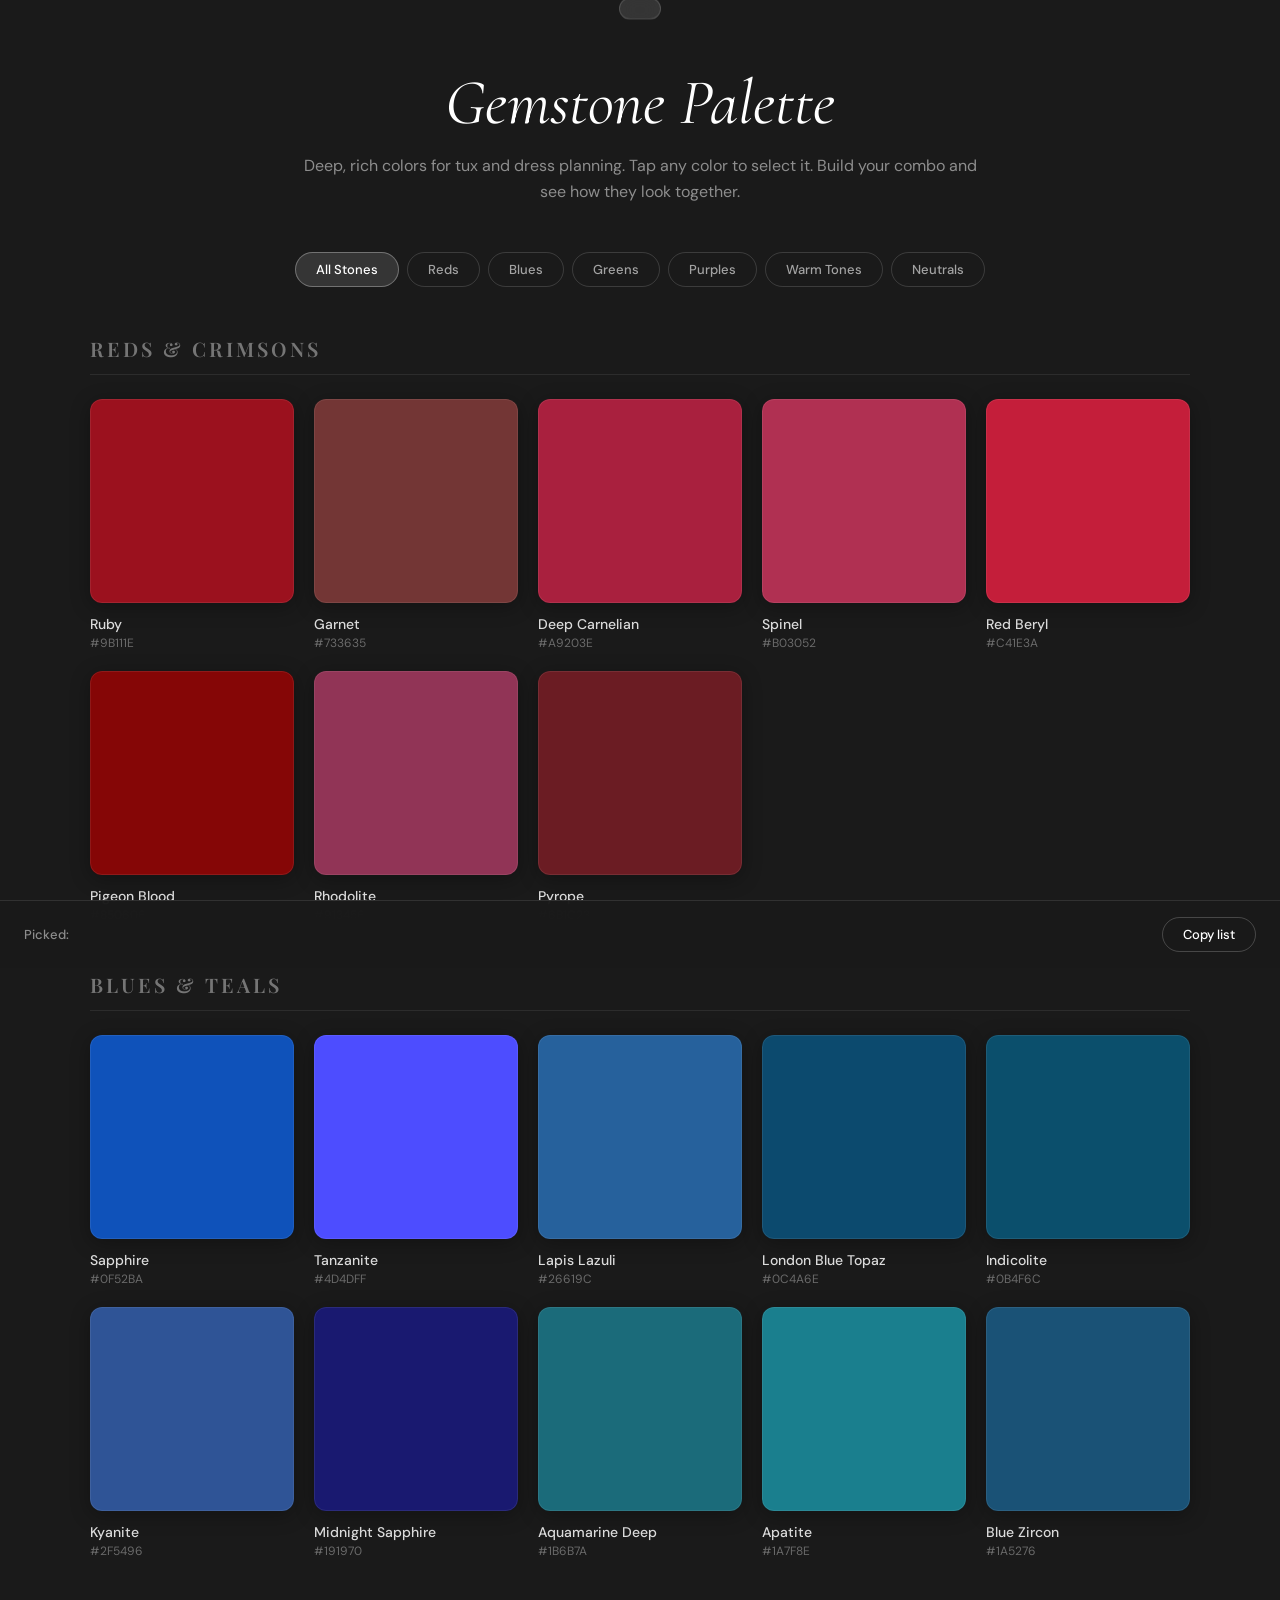
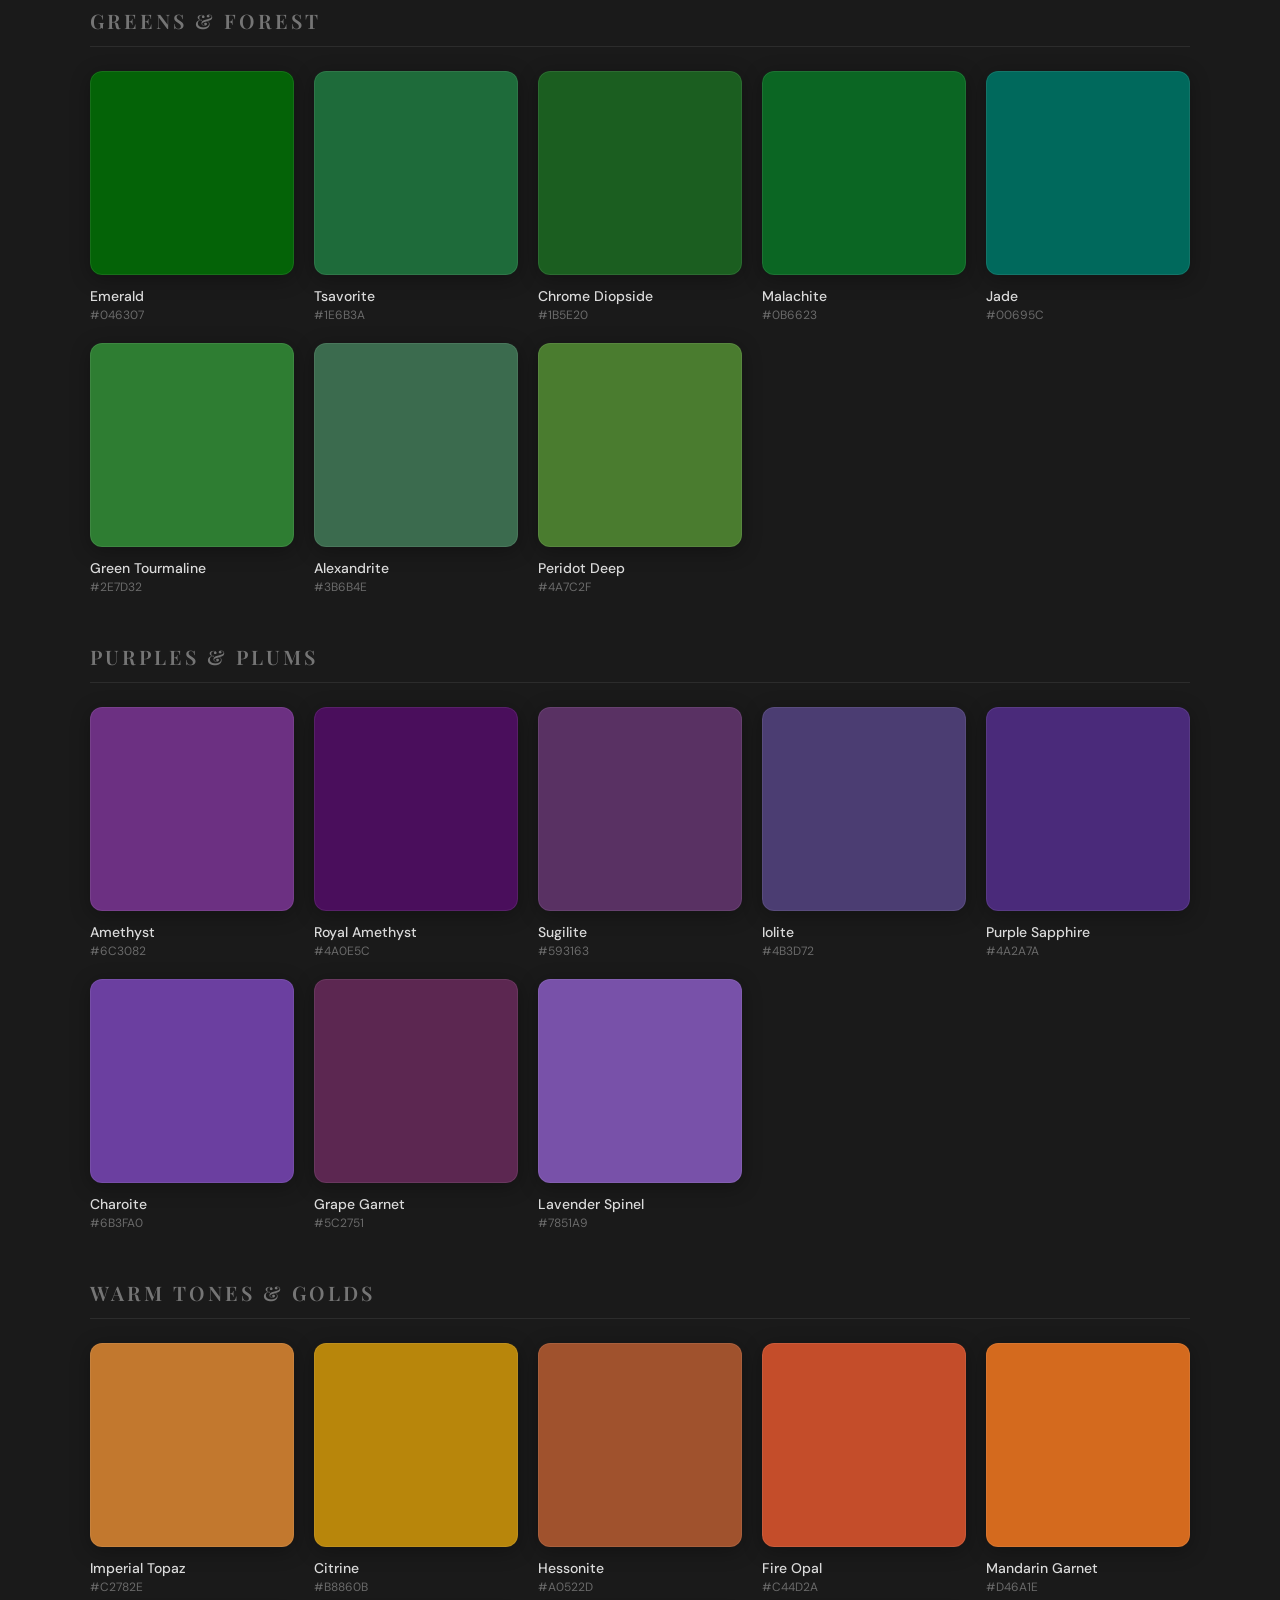
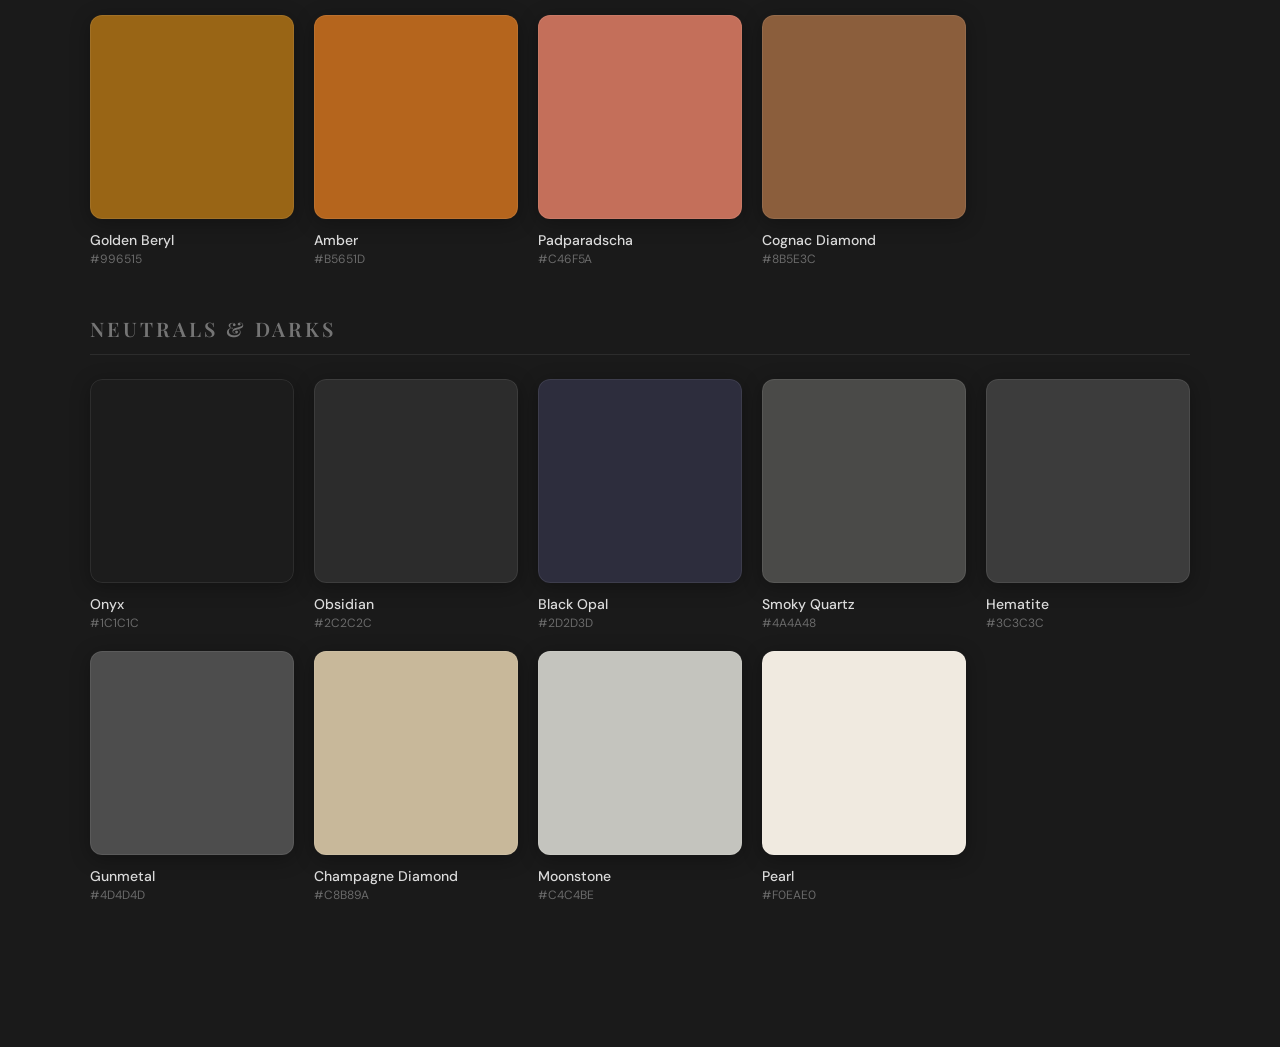
==== gemstone.html @ e59c4475 "feat: add standalone gemstone color palette page Separate page for browsing deep gemstone colors for" ====
<!DOCTYPE html>
<html lang="en">
<head>
  <meta charset="UTF-8">
  <meta name="viewport" content="width=device-width, initial-scale=1.0">
  <title>Gemstone Color Palette | Wedding Planning</title>
  <link rel="preconnect" href="https://fonts.googleapis.com">
  <link rel="preconnect" href="https://fonts.gstatic.com" crossorigin>
  <link href="https://fonts.googleapis.com/css2?family=Playfair+Display:wght@400;600;700&family=Cormorant+Garamond:ital,wght@0,400;0,500;1,400;1,500;1,600&family=DM+Sans:wght@300;400;500;600&display=swap" rel="stylesheet">
  <style>
    *, *::before, *::after { box-sizing: border-box; margin: 0; padding: 0; }

    body {
      font-family: 'DM Sans', system-ui, sans-serif;
      background: #1a1a1a;
      color: #f5f0ea;
      min-height: 100vh;
      padding: 3rem 1.5rem 6rem;
    }

    .header {
      text-align: center;
      max-width: 680px;
      margin: 0 auto 3rem;
    }

    .header h1 {
      font-family: 'Cormorant Garamond', Georgia, serif;
      font-style: italic;
      font-weight: 400;
      font-size: 3rem;
      color: #fff;
      margin-bottom: 0.75rem;
    }

    .header p {
      font-size: 1rem;
      color: rgba(255, 255, 255, 0.5);
      line-height: 1.6;
    }

    .filter-bar {
      display: flex;
      flex-wrap: wrap;
      justify-content: center;
      gap: 0.5rem;
      max-width: 800px;
      margin: 0 auto 3rem;
    }

    .filter-btn {
      font-family: 'DM Sans', system-ui, sans-serif;
      font-size: 0.8125rem;
      font-weight: 500;
      padding: 0.5rem 1.25rem;
      border-radius: 999px;
      border: 1px solid rgba(255, 255, 255, 0.15);
      background: transparent;
      color: rgba(255, 255, 255, 0.6);
      cursor: pointer;
      transition: all 0.3s cubic-bezier(0.16, 1, 0.3, 1);
    }

    .filter-btn:hover {
      border-color: rgba(255, 255, 255, 0.35);
      color: #fff;
    }

    .filter-btn:focus-visible {
      outline: 2px solid #fff;
      outline-offset: 2px;
    }

    .filter-btn--active {
      background: rgba(255, 255, 255, 0.12);
      border-color: rgba(255, 255, 255, 0.3);
      color: #fff;
    }

    .palette-group {
      max-width: 1100px;
      margin: 0 auto 3rem;
    }

    .palette-group__title {
      font-family: 'Playfair Display', Georgia, serif;
      font-size: 1.25rem;
      font-weight: 600;
      color: rgba(255, 255, 255, 0.4);
      text-transform: uppercase;
      letter-spacing: 0.15em;
      margin-bottom: 1.5rem;
      padding-bottom: 0.75rem;
      border-bottom: 1px solid rgba(255, 255, 255, 0.08);
    }

    .palette-grid {
      display: grid;
      grid-template-columns: repeat(auto-fill, minmax(160px, 1fr));
      gap: 1.25rem;
    }

    .swatch {
      cursor: pointer;
      border: none;
      background: none;
      text-align: left;
      transition: transform 0.3s cubic-bezier(0.16, 1, 0.3, 1);
    }

    .swatch:hover {
      transform: translateY(-4px);
    }

    .swatch:focus-visible {
      outline: 2px solid #fff;
      outline-offset: 4px;
      border-radius: 12px;
    }

    .swatch__color {
      width: 100%;
      aspect-ratio: 1;
      border-radius: 12px;
      margin-bottom: 0.75rem;
      position: relative;
      overflow: hidden;
      box-shadow: 0 4px 20px rgba(0, 0, 0, 0.3);
    }

    .swatch__color::after {
      content: '';
      position: absolute;
      inset: 0;
      border-radius: 12px;
      border: 1px solid rgba(255, 255, 255, 0.08);
      pointer-events: none;
    }

    .swatch__name {
      font-family: 'DM Sans', system-ui, sans-serif;
      font-size: 0.875rem;
      font-weight: 500;
      color: rgba(255, 255, 255, 0.85);
      display: block;
      margin-bottom: 0.125rem;
    }

    .swatch__hex {
      font-family: 'DM Sans', system-ui, sans-serif;
      font-size: 0.75rem;
      color: rgba(255, 255, 255, 0.35);
      text-transform: uppercase;
      display: block;
    }

    .swatch--selected .swatch__color::before {
      content: '';
      position: absolute;
      inset: 6px;
      border: 2px solid #fff;
      border-radius: 8px;
      pointer-events: none;
      z-index: 1;
    }

    .picked-bar {
      position: fixed;
      bottom: 0;
      left: 0;
      right: 0;
      background: rgba(26, 26, 26, 0.95);
      backdrop-filter: blur(12px);
      border-top: 1px solid rgba(255, 255, 255, 0.1);
      padding: 1rem 1.5rem;
      display: flex;
      align-items: center;
      gap: 1rem;
      transform: translateY(100%);
      transition: transform 0.4s cubic-bezier(0.16, 1, 0.3, 1);
      z-index: 100;
    }

    .picked-bar--visible {
      transform: translateY(0);
    }

    .picked-bar__label {
      font-size: 0.8125rem;
      font-weight: 500;
      color: rgba(255, 255, 255, 0.5);
      white-space: nowrap;
    }

    .picked-bar__colors {
      display: flex;
      gap: 0.5rem;
      flex-wrap: wrap;
      flex: 1;
    }

    .picked-bar__chip {
      display: flex;
      align-items: center;
      gap: 0.375rem;
      background: rgba(255, 255, 255, 0.08);
      border-radius: 999px;
      padding: 0.25rem 0.75rem 0.25rem 0.25rem;
      border: none;
      cursor: pointer;
      transition: background 0.2s;
    }

    .picked-bar__chip:hover {
      background: rgba(255, 255, 255, 0.15);
    }

    .picked-bar__chip:focus-visible {
      outline: 2px solid #fff;
      outline-offset: 2px;
    }

    .picked-bar__chip-dot {
      width: 20px;
      height: 20px;
      border-radius: 50%;
      flex-shrink: 0;
    }

    .picked-bar__chip-name {
      font-family: 'DM Sans', system-ui, sans-serif;
      font-size: 0.75rem;
      color: rgba(255, 255, 255, 0.7);
    }

    .picked-bar__chip-x {
      font-size: 0.625rem;
      color: rgba(255, 255, 255, 0.3);
      margin-left: 0.25rem;
    }

    .picked-bar__copy {
      font-family: 'DM Sans', system-ui, sans-serif;
      font-size: 0.8125rem;
      font-weight: 500;
      padding: 0.5rem 1.25rem;
      border-radius: 999px;
      border: 1px solid rgba(255, 255, 255, 0.2);
      background: transparent;
      color: #fff;
      cursor: pointer;
      white-space: nowrap;
      transition: all 0.2s;
    }

    .picked-bar__copy:hover {
      background: rgba(255, 255, 255, 0.1);
    }

    .picked-bar__copy:focus-visible {
      outline: 2px solid #fff;
      outline-offset: 2px;
    }

    .toast {
      position: fixed;
      top: 1.5rem;
      left: 50%;
      transform: translateX(-50%) translateY(-120%);
      background: rgba(255, 255, 255, 0.12);
      backdrop-filter: blur(12px);
      color: #fff;
      font-size: 0.8125rem;
      padding: 0.625rem 1.25rem;
      border-radius: 999px;
      border: 1px solid rgba(255, 255, 255, 0.15);
      pointer-events: none;
      transition: transform 0.4s cubic-bezier(0.16, 1, 0.3, 1);
      z-index: 200;
    }

    .toast--visible {
      transform: translateX(-50%) translateY(0);
    }

    .combo-preview {
      max-width: 1100px;
      margin: 0 auto 3rem;
      display: none;
    }

    .combo-preview--visible {
      display: block;
    }

    .combo-preview__title {
      font-family: 'Playfair Display', Georgia, serif;
      font-size: 1.25rem;
      font-weight: 600;
      color: rgba(255, 255, 255, 0.4);
      text-transform: uppercase;
      letter-spacing: 0.15em;
      margin-bottom: 1.5rem;
      padding-bottom: 0.75rem;
      border-bottom: 1px solid rgba(255, 255, 255, 0.08);
    }

    .combo-preview__strip {
      display: flex;
      height: 120px;
      border-radius: 12px;
      overflow: hidden;
      box-shadow: 0 4px 20px rgba(0, 0, 0, 0.3);
    }

    .combo-preview__band {
      flex: 1;
      display: flex;
      align-items: flex-end;
      justify-content: center;
      padding-bottom: 0.75rem;
    }

    .combo-preview__band-label {
      font-size: 0.6875rem;
      font-weight: 500;
      padding: 0.25rem 0.625rem;
      border-radius: 999px;
      background: rgba(0, 0, 0, 0.35);
      color: rgba(255, 255, 255, 0.8);
      backdrop-filter: blur(4px);
    }

    @media (min-width: 768px) {
      body { padding: 4rem 3rem 6rem; }
      .header h1 { font-size: 4rem; }
      .palette-grid { grid-template-columns: repeat(auto-fill, minmax(180px, 1fr)); }
      .combo-preview__strip { height: 160px; }
    }
  </style>
</head>
<body>

  <div class="header">
    <h1>Gemstone Palette</h1>
    <p>Deep, rich colors for tux and dress planning. Tap any color to select it. Build your combo and see how they look together.</p>
  </div>

  <div class="filter-bar" role="toolbar" aria-label="Filter by color family">
    <button class="filter-btn filter-btn--active" data-filter="all">All Stones</button>
    <button class="filter-btn" data-filter="red">Reds</button>
    <button class="filter-btn" data-filter="blue">Blues</button>
    <button class="filter-btn" data-filter="green">Greens</button>
    <button class="filter-btn" data-filter="purple">Purples</button>
    <button class="filter-btn" data-filter="warm">Warm Tones</button>
    <button class="filter-btn" data-filter="neutral">Neutrals</button>
  </div>

  <div class="combo-preview" id="comboPreview">
    <h2 class="combo-preview__title">Your Combo</h2>
    <div class="combo-preview__strip" id="comboStrip"></div>
  </div>

  <div id="paletteContainer"></div>

  <div class="picked-bar" id="pickedBar">
    <span class="picked-bar__label">Picked:</span>
    <div class="picked-bar__colors" id="pickedColors"></div>
    <button class="picked-bar__copy" id="copyBtn">Copy list</button>
  </div>

  <div class="toast" id="toast"></div>

  <script>
    const GEMSTONES = [
      { category: 'red', group: 'Reds & Crimsons', stones: [
        { name: 'Ruby', hex: '#9B111E' },
        { name: 'Garnet', hex: '#733635' },
        { name: 'Deep Carnelian', hex: '#A9203E' },
        { name: 'Spinel', hex: '#B03052' },
        { name: 'Red Beryl', hex: '#C41E3A' },
        { name: 'Pigeon Blood', hex: '#850606' },
        { name: 'Rhodolite', hex: '#913456' },
        { name: 'Pyrope', hex: '#6B1C23' },
      ]},
      { category: 'blue', group: 'Blues & Teals', stones: [
        { name: 'Sapphire', hex: '#0F52BA' },
        { name: 'Tanzanite', hex: '#4D4DFF' },
        { name: 'Lapis Lazuli', hex: '#26619C' },
        { name: 'London Blue Topaz', hex: '#0C4A6E' },
        { name: 'Indicolite', hex: '#0B4F6C' },
        { name: 'Kyanite', hex: '#2F5496' },
        { name: 'Midnight Sapphire', hex: '#191970' },
        { name: 'Aquamarine Deep', hex: '#1B6B7A' },
        { name: 'Apatite', hex: '#1A7F8E' },
        { name: 'Blue Zircon', hex: '#1A5276' },
      ]},
      { category: 'green', group: 'Greens & Forest', stones: [
        { name: 'Emerald', hex: '#046307' },
        { name: 'Tsavorite', hex: '#1E6B3A' },
        { name: 'Chrome Diopside', hex: '#1B5E20' },
        { name: 'Malachite', hex: '#0B6623' },
        { name: 'Jade', hex: '#00695C' },
        { name: 'Green Tourmaline', hex: '#2E7D32' },
        { name: 'Alexandrite', hex: '#3B6B4E' },
        { name: 'Peridot Deep', hex: '#4A7C2F' },
      ]},
      { category: 'purple', group: 'Purples & Plums', stones: [
        { name: 'Amethyst', hex: '#6C3082' },
        { name: 'Royal Amethyst', hex: '#4A0E5C' },
        { name: 'Sugilite', hex: '#593163' },
        { name: 'Iolite', hex: '#4B3D72' },
        { name: 'Purple Sapphire', hex: '#4A2A7A' },
        { name: 'Charoite', hex: '#6B3FA0' },
        { name: 'Grape Garnet', hex: '#5C2751' },
        { name: 'Lavender Spinel', hex: '#7851A9' },
      ]},
      { category: 'warm', group: 'Warm Tones & Golds', stones: [
        { name: 'Imperial Topaz', hex: '#C2782E' },
        { name: 'Citrine', hex: '#B8860B' },
        { name: 'Hessonite', hex: '#A0522D' },
        { name: 'Fire Opal', hex: '#C44D2A' },
        { name: 'Mandarin Garnet', hex: '#D46A1E' },
        { name: 'Golden Beryl', hex: '#996515' },
        { name: 'Amber', hex: '#B5651D' },
        { name: 'Padparadscha', hex: '#C46F5A' },
        { name: 'Cognac Diamond', hex: '#8B5E3C' },
      ]},
      { category: 'neutral', group: 'Neutrals & Darks', stones: [
        { name: 'Onyx', hex: '#1C1C1C' },
        { name: 'Obsidian', hex: '#2C2C2C' },
        { name: 'Black Opal', hex: '#2D2D3D' },
        { name: 'Smoky Quartz', hex: '#4A4A48' },
        { name: 'Hematite', hex: '#3C3C3C' },
        { name: 'Gunmetal', hex: '#4D4D4D' },
        { name: 'Champagne Diamond', hex: '#C8B89A' },
        { name: 'Moonstone', hex: '#C4C4BE' },
        { name: 'Pearl', hex: '#F0EAE0' },
      ]},
    ];

    const selected = new Set();
    const container = document.getElementById('paletteContainer');
    const pickedBar = document.getElementById('pickedBar');
    const pickedColors = document.getElementById('pickedColors');
    const comboPreview = document.getElementById('comboPreview');
    const comboStrip = document.getElementById('comboStrip');
    const copyBtn = document.getElementById('copyBtn');
    const toast = document.getElementById('toast');

    function renderPalette(filter) {
      container.innerHTML = '';
      const groups = filter === 'all'
        ? GEMSTONES
        : GEMSTONES.filter(g => g.category === filter);

      groups.forEach(group => {
        const section = document.createElement('div');
        section.className = 'palette-group';
        section.innerHTML = `<h2 class="palette-group__title">${group.group}</h2>`;

        const grid = document.createElement('div');
        grid.className = 'palette-grid';

        group.stones.forEach(stone => {
          const btn = document.createElement('button');
          btn.className = 'swatch' + (selected.has(stone.hex) ? ' swatch--selected' : '');
          btn.innerHTML = `
            <div class="swatch__color" style="background-color: ${stone.hex}"></div>
            <span class="swatch__name">${stone.name}</span>
            <span class="swatch__hex">${stone.hex}</span>
          `;
          btn.addEventListener('click', () => toggleColor(stone));
          grid.appendChild(btn);
        });

        section.appendChild(grid);
        container.appendChild(section);
      });
    }

    function toggleColor(stone) {
      if (selected.has(stone.hex)) {
        selected.delete(stone.hex);
      } else {
        selected.add(stone.hex);
      }
      renderPalette(activeFilter());
      updatePickedBar();
      updateComboPreview();
    }

    function activeFilter() {
      const active = document.querySelector('.filter-btn--active');
      return active ? active.dataset.filter : 'all';
    }

    function allStones() {
      const map = {};
      GEMSTONES.forEach(g => g.stones.forEach(s => { map[s.hex] = s; }));
      return map;
    }

    function updatePickedBar() {
      const stones = allStones();
      if (selected.size === 0) {
        pickedBar.classList.remove('picked-bar--visible');
        return;
      }
      pickedBar.classList.add('picked-bar--visible');
      pickedColors.innerHTML = '';
      selected.forEach(hex => {
        const s = stones[hex];
        if (!s) return;
        const chip = document.createElement('button');
        chip.className = 'picked-bar__chip';
        chip.innerHTML = `
          <span class="picked-bar__chip-dot" style="background: ${hex}"></span>
          <span class="picked-bar__chip-name">${s.name}</span>
          <span class="picked-bar__chip-x">x</span>
        `;
        chip.addEventListener('click', () => toggleColor(s));
        pickedColors.appendChild(chip);
      });
    }

    function updateComboPreview() {
      if (selected.size < 2) {
        comboPreview.classList.remove('combo-preview--visible');
        return;
      }
      comboPreview.classList.add('combo-preview--visible');
      const stones = allStones();
      comboStrip.innerHTML = '';
      selected.forEach(hex => {
        const s = stones[hex];
        if (!s) return;
        const band = document.createElement('div');
        band.className = 'combo-preview__band';
        band.style.backgroundColor = hex;
        band.innerHTML = `<span class="combo-preview__band-label">${s.name}</span>`;
        comboStrip.appendChild(band);
      });
    }

    function showToast(msg) {
      toast.textContent = msg;
      toast.classList.add('toast--visible');
      setTimeout(() => toast.classList.remove('toast--visible'), 2000);
    }

    copyBtn.addEventListener('click', () => {
      const stones = allStones();
      const lines = [];
      selected.forEach(hex => {
        const s = stones[hex];
        if (s) lines.push(`${s.name}: ${hex}`);
      });
      navigator.clipboard.writeText(lines.join('\n')).then(() => {
        showToast('Copied to clipboard');
      });
    });

    document.querySelectorAll('.filter-btn').forEach(btn => {
      btn.addEventListener('click', () => {
        document.querySelector('.filter-btn--active').classList.remove('filter-btn--active');
        btn.classList.add('filter-btn--active');
        renderPalette(btn.dataset.filter);
      });
    });

    renderPalette('all');
  </script>
</body>
</html>
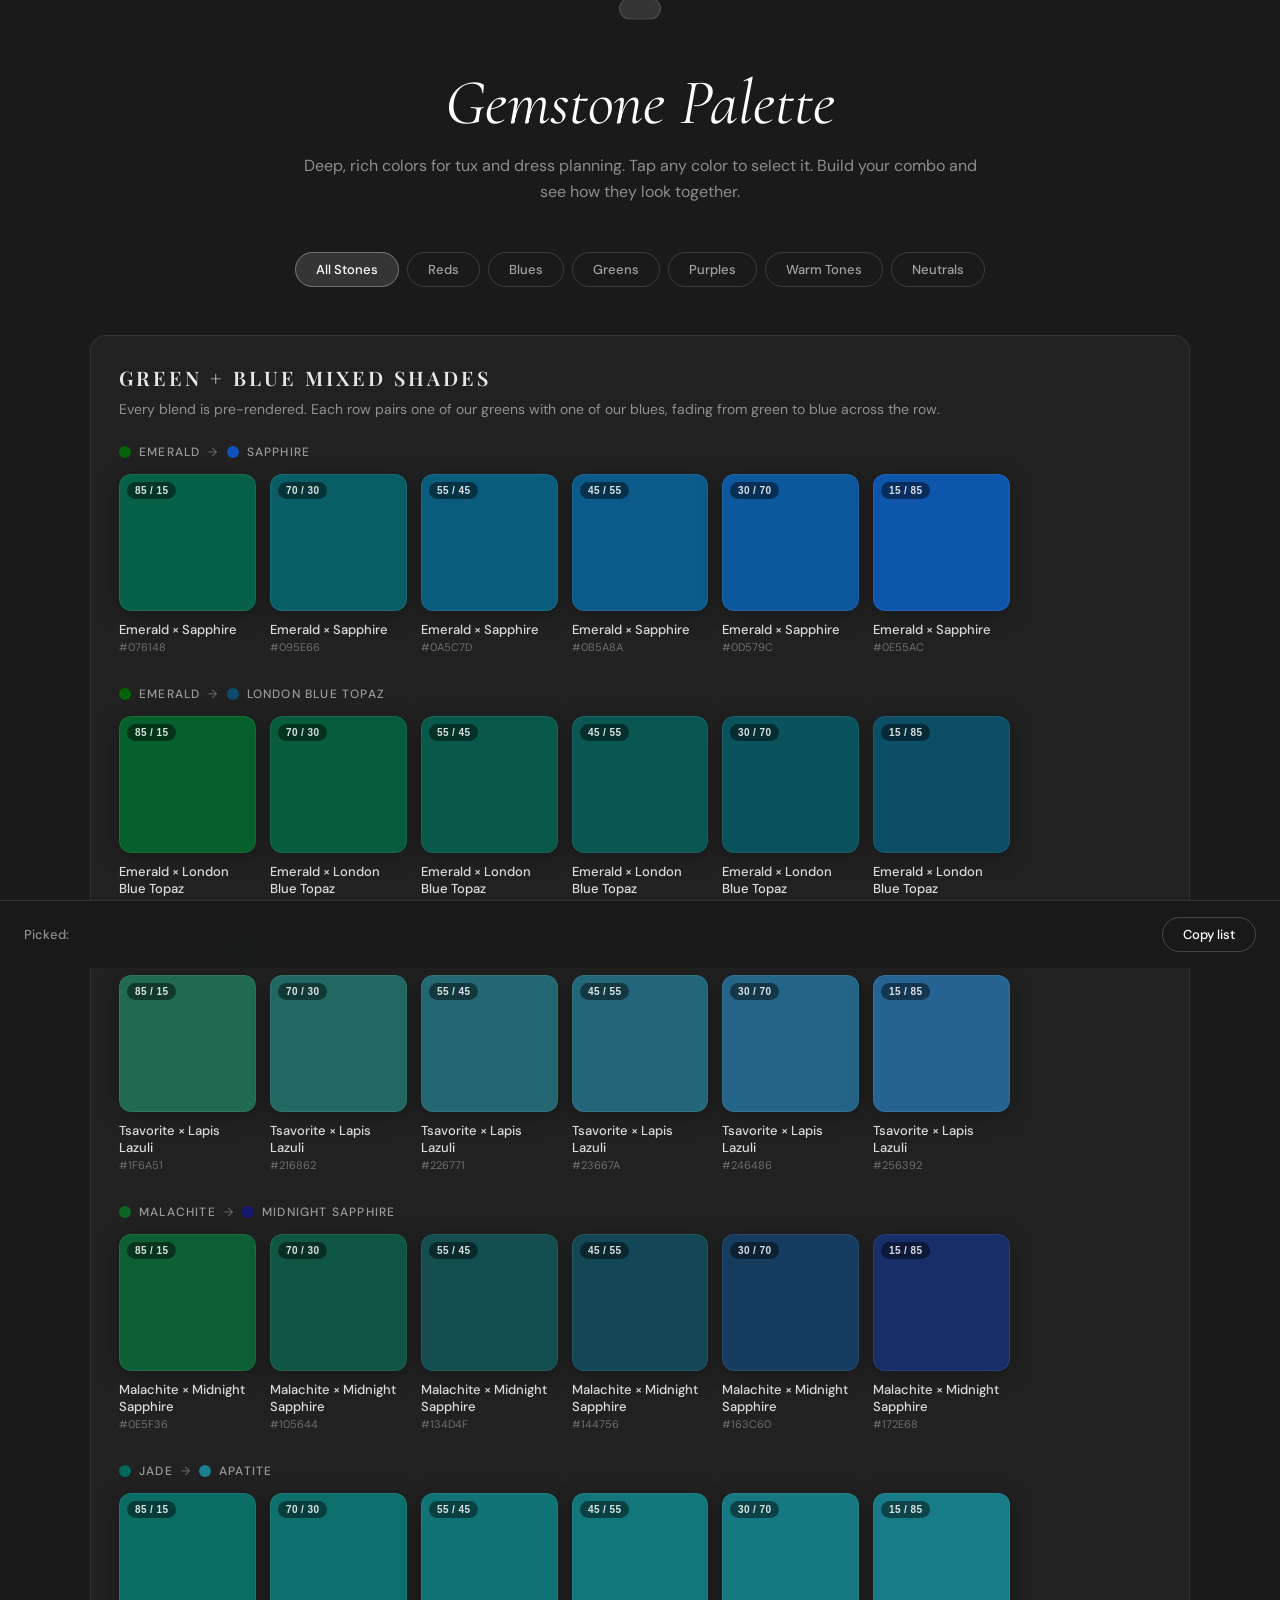
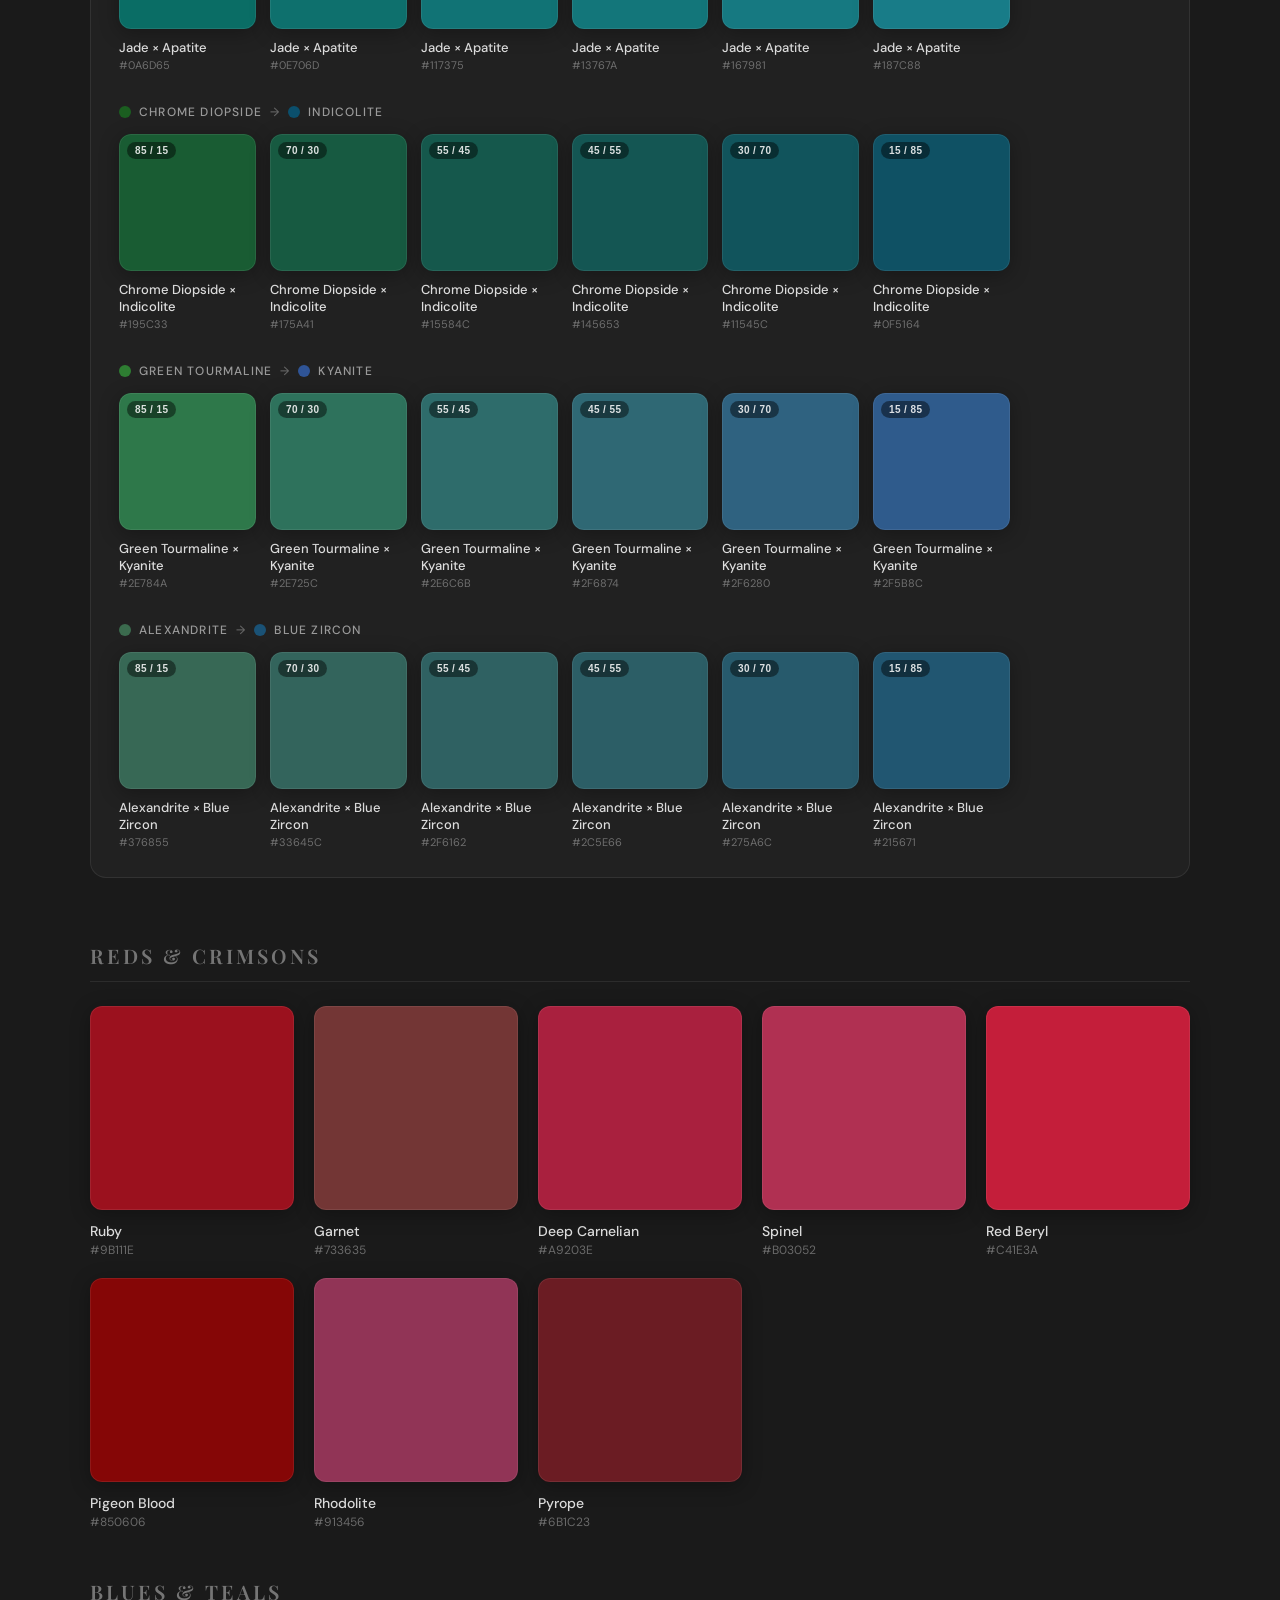
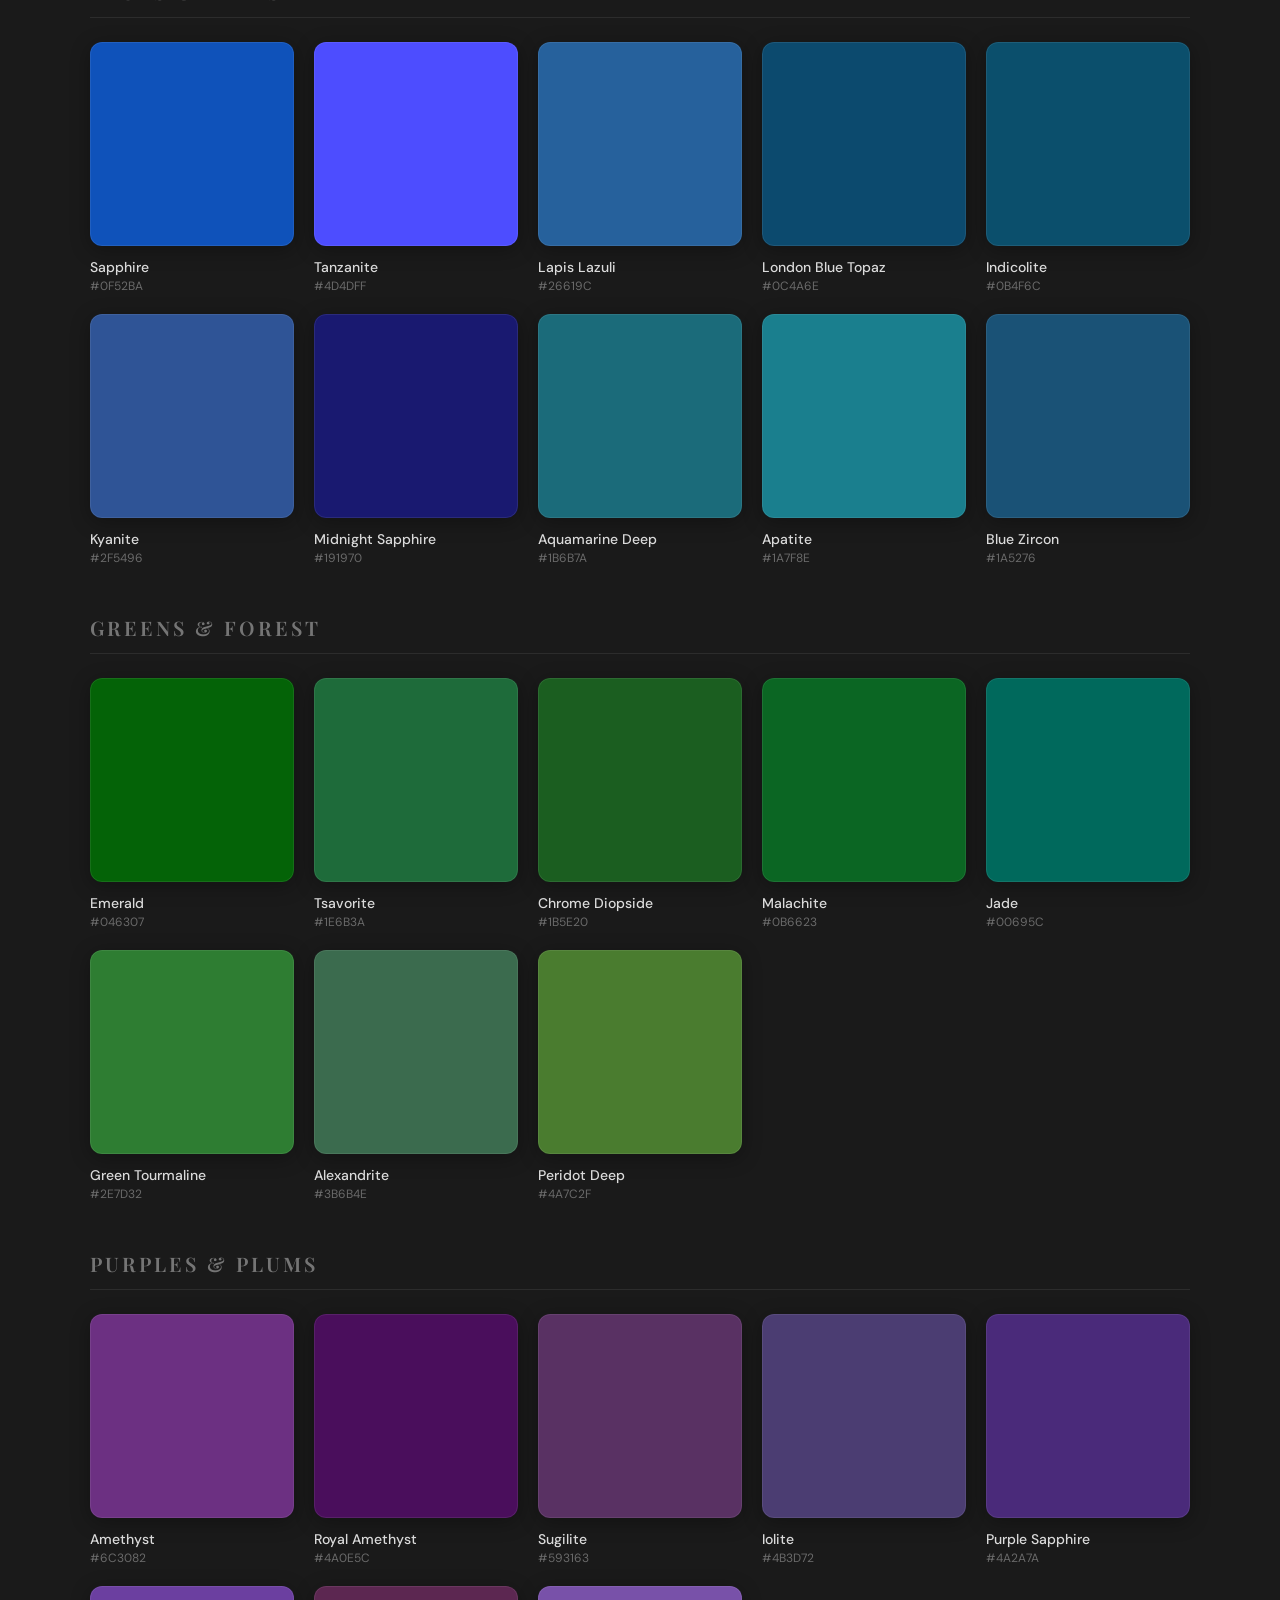
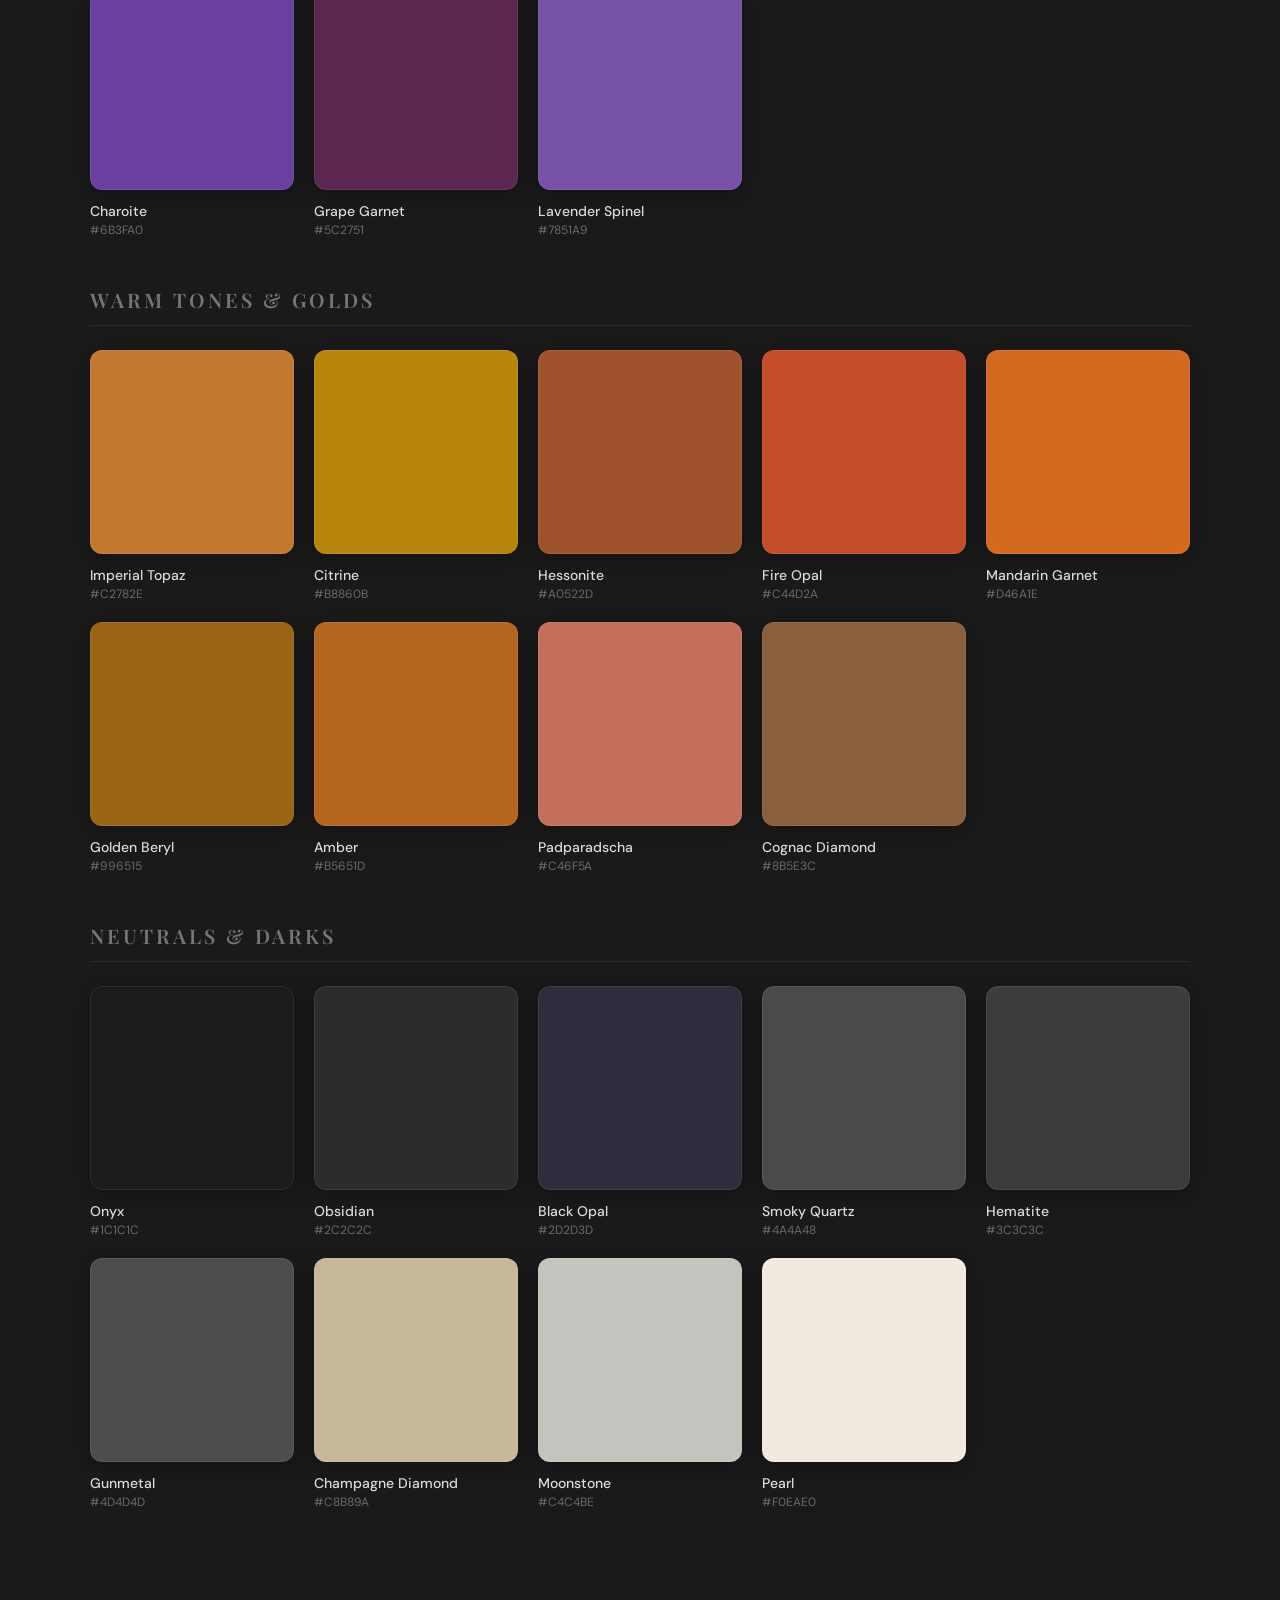
==== commit 10363b1f: "fix: remove RSVP timer from form header" ====
--- a/gemstone.html
+++ b/gemstone.html
@@ -331,6 +331,149 @@
       backdrop-filter: blur(4px);
     }
 
+    .mixer {
+      max-width: 1100px;
+      margin: 0 auto 4rem;
+      padding: 1.75rem;
+      background: rgba(255, 255, 255, 0.03);
+      border: 1px solid rgba(255, 255, 255, 0.08);
+      border-radius: 16px;
+    }
+
+    .mixer__title {
+      font-family: 'Playfair Display', Georgia, serif;
+      font-size: 1.25rem;
+      font-weight: 600;
+      color: rgba(255, 255, 255, 0.9);
+      text-transform: uppercase;
+      letter-spacing: 0.15em;
+      margin-bottom: 0.5rem;
+    }
+
+    .mixer__sub {
+      font-size: 0.875rem;
+      color: rgba(255, 255, 255, 0.5);
+      margin-bottom: 1.5rem;
+      line-height: 1.5;
+    }
+
+    .mixer__row {
+      margin-bottom: 2rem;
+    }
+
+    .mixer__row:last-child {
+      margin-bottom: 0;
+    }
+
+    .mixer__row-title {
+      font-family: 'DM Sans', system-ui, sans-serif;
+      font-size: 0.75rem;
+      font-weight: 500;
+      color: rgba(255, 255, 255, 0.55);
+      text-transform: uppercase;
+      letter-spacing: 0.1em;
+      margin-bottom: 0.875rem;
+      display: flex;
+      align-items: center;
+      gap: 0.5rem;
+    }
+
+    .mixer__row-title-dot {
+      width: 12px;
+      height: 12px;
+      border-radius: 50%;
+      flex-shrink: 0;
+    }
+
+    .mixer__row-title-arrow {
+      color: rgba(255, 255, 255, 0.3);
+    }
+
+    .mixer__grid {
+      display: grid;
+      grid-template-columns: repeat(auto-fill, minmax(120px, 1fr));
+      gap: 0.875rem;
+    }
+
+    .mix-swatch {
+      cursor: pointer;
+      border: none;
+      background: none;
+      text-align: left;
+      padding: 0;
+      transition: transform 0.3s cubic-bezier(0.16, 1, 0.3, 1);
+    }
+
+    .mix-swatch:hover {
+      transform: translateY(-4px);
+    }
+
+    .mix-swatch:focus-visible {
+      outline: 2px solid #fff;
+      outline-offset: 4px;
+      border-radius: 12px;
+    }
+
+    .mix-swatch__color {
+      width: 100%;
+      aspect-ratio: 1;
+      border-radius: 12px;
+      margin-bottom: 0.625rem;
+      position: relative;
+      overflow: hidden;
+      box-shadow: 0 4px 20px rgba(0, 0, 0, 0.3);
+    }
+
+    .mix-swatch__color::after {
+      content: '';
+      position: absolute;
+      inset: 0;
+      border-radius: 12px;
+      border: 1px solid rgba(255, 255, 255, 0.08);
+      pointer-events: none;
+    }
+
+    .mix-swatch__ratio {
+      position: absolute;
+      top: 0.5rem;
+      left: 0.5rem;
+      font-size: 0.625rem;
+      font-weight: 600;
+      letter-spacing: 0.04em;
+      padding: 0.2rem 0.5rem;
+      border-radius: 999px;
+      background: rgba(0, 0, 0, 0.45);
+      color: rgba(255, 255, 255, 0.85);
+      backdrop-filter: blur(4px);
+    }
+
+    .mix-swatch__name {
+      font-family: 'DM Sans', system-ui, sans-serif;
+      font-size: 0.8125rem;
+      font-weight: 500;
+      color: rgba(255, 255, 255, 0.85);
+      display: block;
+      margin-bottom: 0.125rem;
+    }
+
+    .mix-swatch__hex {
+      font-family: 'DM Sans', system-ui, sans-serif;
+      font-size: 0.6875rem;
+      color: rgba(255, 255, 255, 0.35);
+      text-transform: uppercase;
+      display: block;
+    }
+
+    .mix-swatch--selected .mix-swatch__color::before {
+      content: '';
+      position: absolute;
+      inset: 6px;
+      border: 2px solid #fff;
+      border-radius: 8px;
+      pointer-events: none;
+      z-index: 1;
+    }
+
     @media (min-width: 768px) {
       body { padding: 4rem 3rem 6rem; }
       .header h1 { font-size: 4rem; }
@@ -360,6 +503,12 @@
     <h2 class="combo-preview__title">Your Combo</h2>
     <div class="combo-preview__strip" id="comboStrip"></div>
   </div>
+
+  <section class="mixer" aria-labelledby="mixerTitle">
+    <h2 class="mixer__title" id="mixerTitle">Green + Blue Mixed Shades</h2>
+    <p class="mixer__sub">Every blend is pre-rendered. Each row pairs one of our greens with one of our blues, fading from green to blue across the row.</p>
+    <div id="mixerRows"></div>
+  </section>
 
   <div id="paletteContainer"></div>
 
@@ -495,9 +644,12 @@
       return active ? active.dataset.filter : 'all';
     }
 
+    const extraStones = {};
+
     function allStones() {
       const map = {};
       GEMSTONES.forEach(g => g.stones.forEach(s => { map[s.hex] = s; }));
+      Object.assign(map, extraStones);
       return map;
     }
 
@@ -570,6 +722,113 @@
     });
 
     renderPalette('all');
+
+    // ---------- Green + Blue Pre-Mixed Shades ----------
+    const MIX_RATIOS = [
+      { g: 0.85, b: 0.15, label: '85 / 15' },
+      { g: 0.70, b: 0.30, label: '70 / 30' },
+      { g: 0.55, b: 0.45, label: '55 / 45' },
+      { g: 0.45, b: 0.55, label: '45 / 55' },
+      { g: 0.30, b: 0.70, label: '30 / 70' },
+      { g: 0.15, b: 0.85, label: '15 / 85' },
+    ];
+
+    const MIX_PAIRS = [
+      { greenName: 'Emerald',         blueName: 'Sapphire' },
+      { greenName: 'Emerald',         blueName: 'London Blue Topaz' },
+      { greenName: 'Tsavorite',       blueName: 'Lapis Lazuli' },
+      { greenName: 'Malachite',       blueName: 'Midnight Sapphire' },
+      { greenName: 'Jade',            blueName: 'Apatite' },
+      { greenName: 'Chrome Diopside', blueName: 'Indicolite' },
+      { greenName: 'Green Tourmaline',blueName: 'Kyanite' },
+      { greenName: 'Alexandrite',     blueName: 'Blue Zircon' },
+    ];
+
+    const greenStones = GEMSTONES.find(g => g.category === 'green').stones;
+    const blueStones = GEMSTONES.find(g => g.category === 'blue').stones;
+
+    function hexToRgb(hex) {
+      const h = hex.replace('#', '');
+      return {
+        r: parseInt(h.slice(0, 2), 16),
+        g: parseInt(h.slice(2, 4), 16),
+        b: parseInt(h.slice(4, 6), 16),
+      };
+    }
+
+    function rgbToHex(r, g, b) {
+      const c = v => Math.max(0, Math.min(255, Math.round(v))).toString(16).padStart(2, '0');
+      return `#${c(r)}${c(g)}${c(b)}`.toUpperCase();
+    }
+
+    // Gamma-corrected RGB blend — preserves luminance, no muddy mids.
+    function mixColors(hexA, hexB, weightA) {
+      const a = hexToRgb(hexA);
+      const b = hexToRgb(hexB);
+      const t = 1 - weightA;
+      const r = Math.sqrt(a.r * a.r * weightA + b.r * b.r * t);
+      const g = Math.sqrt(a.g * a.g * weightA + b.g * b.g * t);
+      const bl = Math.sqrt(a.b * a.b * weightA + b.b * b.b * t);
+      return rgbToHex(r, g, bl);
+    }
+
+    function findStone(list, name) {
+      return list.find(s => s.name === name);
+    }
+
+    function renderMixerRows() {
+      const rowsHost = document.getElementById('mixerRows');
+      rowsHost.innerHTML = '';
+
+      MIX_PAIRS.forEach(pair => {
+        const green = findStone(greenStones, pair.greenName);
+        const blue = findStone(blueStones, pair.blueName);
+        if (!green || !blue) return;
+
+        const row = document.createElement('div');
+        row.className = 'mixer__row';
+
+        row.innerHTML = `
+          <div class="mixer__row-title">
+            <span class="mixer__row-title-dot" style="background:${green.hex}"></span>
+            <span>${green.name}</span>
+            <span class="mixer__row-title-arrow">→</span>
+            <span class="mixer__row-title-dot" style="background:${blue.hex}"></span>
+            <span>${blue.name}</span>
+          </div>
+        `;
+
+        const grid = document.createElement('div');
+        grid.className = 'mixer__grid';
+
+        MIX_RATIOS.forEach(r => {
+          const hex = mixColors(green.hex, blue.hex, r.g);
+          const name = `${green.name} × ${blue.name}`;
+          const btn = document.createElement('button');
+          btn.type = 'button';
+          btn.className = 'mix-swatch' + (selected.has(hex) ? ' mix-swatch--selected' : '');
+          btn.innerHTML = `
+            <div class="mix-swatch__color" style="background-color: ${hex}">
+              <span class="mix-swatch__ratio">${r.label}</span>
+            </div>
+            <span class="mix-swatch__name">${name}</span>
+            <span class="mix-swatch__hex">${hex}</span>
+          `;
+          btn.addEventListener('click', () => {
+            const stone = { name: `${name} ${r.label}`, hex };
+            extraStones[hex] = stone;
+            toggleColor(stone);
+            renderMixerRows();
+          });
+          grid.appendChild(btn);
+        });
+
+        row.appendChild(grid);
+        rowsHost.appendChild(row);
+      });
+    }
+
+    renderMixerRows();
   </script>
 </body>
 </html>
